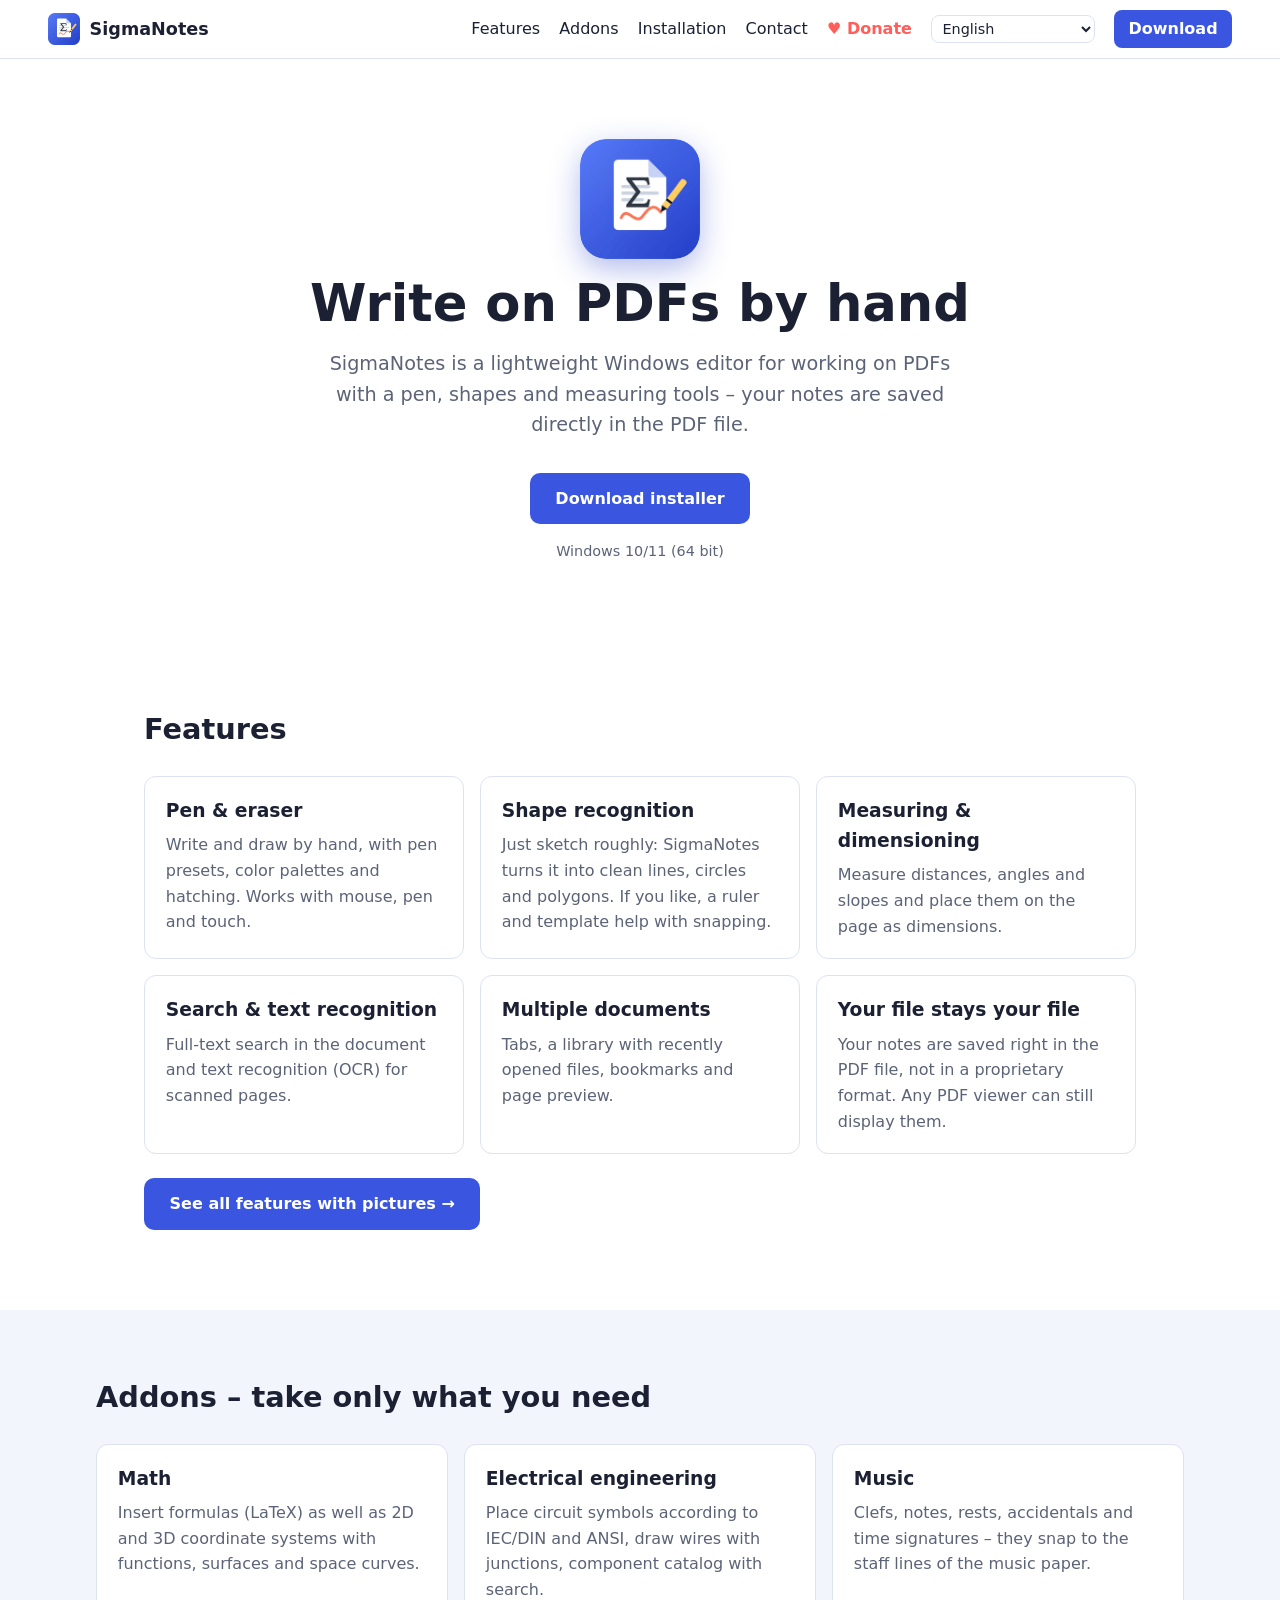
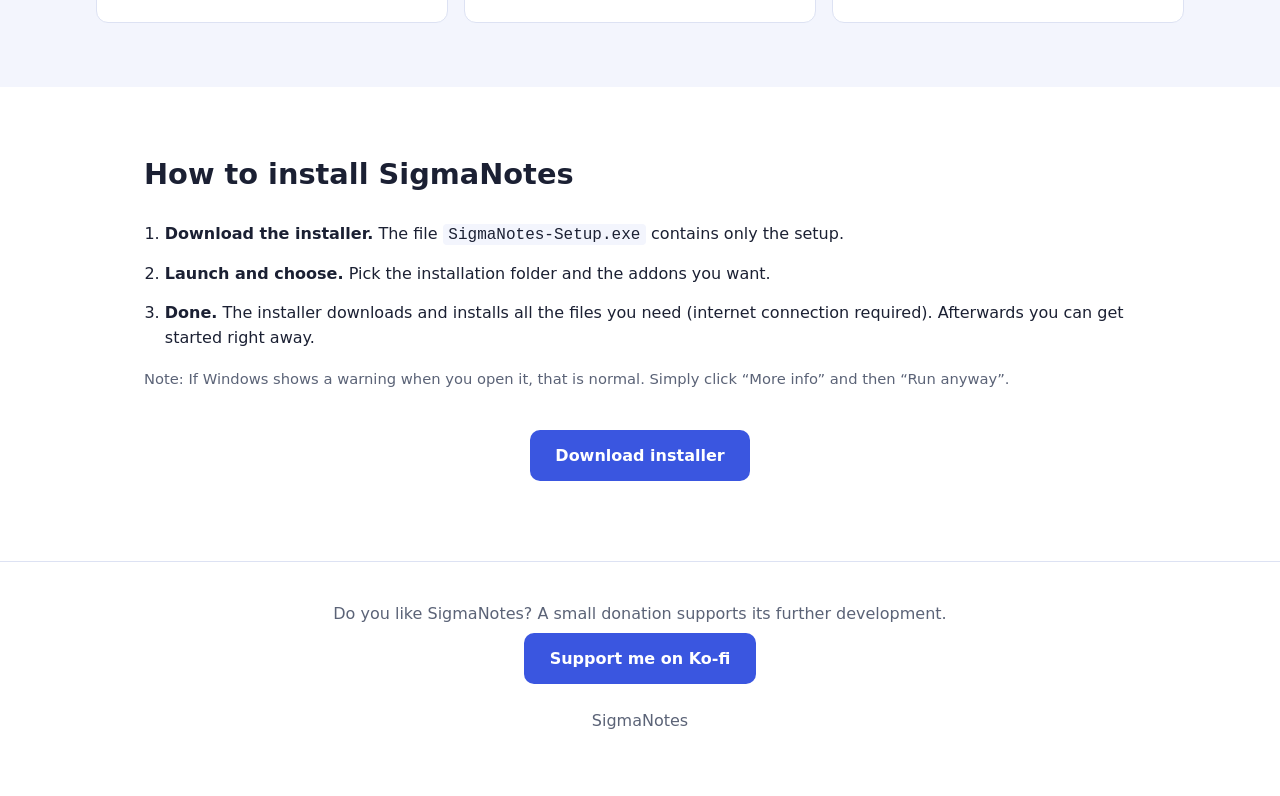
==== site/index.html @ 316e84ab "Website aktualisiert" ====
<!DOCTYPE html>
<html lang="de">
<head>
  <meta charset="utf-8">
  <meta name="viewport" content="width=device-width, initial-scale=1">
  <title data-i>SigmaNotes – PDFs handschriftlich annotieren</title>
  <meta name="description" data-i-content content="SigmaNotes: PDFs mit Stift, Formen, Messwerkzeugen und Addons für Mathe, Elektrotechnik und Musik beschriften. Download für Windows.">
  <link rel="icon" href="assets/logo.svg" type="image/svg+xml">
  <link rel="icon" href="favicon.ico" sizes="any">
  <link rel="stylesheet" href="style.css">
  <script src="i18n.js"></script>
  <script src="disclaimer.js" defer></script>
</head>
<body>
  <header class="nav">
    <a class="brand" href="#top"><img src="assets/logo.svg" alt="" width="32" height="32"> SigmaNotes</a>
    <nav>
      <a href="funktionen.html" data-i>Funktionen</a>
      <a href="addons.html" data-i>Addons</a>
      <a href="#installation" data-i>Installation</a>
      <a href="kontakt.html" data-i>Kontakt</a>
      <a class="kofi" href="https://ko-fi.com/H3A22B1FM8" target="_blank" rel="noopener noreferrer" title="Ko-fi" data-i>♥ Spenden</a>
      <a class="btn small" href="https://github.com/MisterMax50/SigmaNotes-Releases/releases/download/installer/SigmaNotes-Setup.exe" download data-i>Herunterladen</a>
    </nav>
  </header>

  <main id="top">
    <section class="hero">
      <img class="hero-logo" src="assets/logo.svg" alt="SigmaNotes Logo" width="120" height="120">
      <h1 data-i>PDFs mit der Hand beschriften</h1>
      <p class="lead" data-i>SigmaNotes ist ein schlanker Windows-Editor, um PDFs mit Stift, Formen und Messwerkzeugen zu bearbeiten – deine Notizen werden direkt in der PDF-Datei gespeichert.</p>
      <p>
        <a class="btn" href="https://github.com/MisterMax50/SigmaNotes-Releases/releases/download/installer/SigmaNotes-Setup.exe" download data-i>Installer herunterladen</a>
      </p>
      <p class="meta" data-i>Windows 10/11 (64&nbsp;Bit)</p>
    </section>

    <section id="funktionen">
      <h2 data-i>Funktionen</h2>
      <div class="grid">
        <article class="card"><h3 data-i>Stift &amp; Radierer</h3><p data-i>Handschriftlich schreiben und zeichnen, mit Stiftvorgaben, Farbpaletten und Schraffur. Funktioniert mit Maus, Stift und Touch.</p></article>
        <article class="card"><h3 data-i>Formen erkennen</h3><p data-i>Zeichne einfach grob: SigmaNotes macht daraus saubere Linien, Kreise und Vielecke. Auf Wunsch helfen Lineal und Schablone beim Einrasten.</p></article>
        <article class="card"><h3 data-i>Messen &amp; Bemaßen</h3><p data-i>Strecken, Winkel und Neigungen messen und als Bemaßung in die Seite setzen.</p></article>
        <article class="card"><h3 data-i>Suchen &amp; Texterkennung</h3><p data-i>Volltextsuche im Dokument und Texterkennung (OCR) für eingescannte Seiten.</p></article>
        <article class="card"><h3 data-i>Mehrere Dokumente</h3><p data-i>Tabs, Bibliothek mit zuletzt geöffneten Dateien, Lesezeichen und Seitenvorschau.</p></article>
        <article class="card"><h3 data-i>Deine Datei bleibt deine Datei</h3><p data-i>Deine Notizen werden direkt in der PDF-Datei gespeichert, nicht in einem eigenen Format. Jeder PDF-Betrachter kann sie weiter anzeigen.</p></article>
      </div>
      <p class="more"><a class="btn" href="funktionen.html" data-i>Alle Funktionen mit Bildern ansehen →</a></p>
    </section>

    <section id="addons" class="alt">
      <h2 data-i>Addons – nimm nur, was du brauchst</h2>
      <div class="grid three">
        <article class="card"><h3 data-i>Mathe</h3><p data-i>Formeln (LaTeX) einfügen sowie 2D- und 3D-Koordinatensysteme mit Funktionen, Flächen und Raumkurven.</p></article>
        <article class="card"><h3 data-i>Elektrotechnik</h3><p data-i>Schaltzeichen nach IEC/DIN und ANSI setzen, Leitungen mit Knotenpunkten ziehen, Bauteil-Katalog mit Suche.</p></article>
        <article class="card"><h3 data-i>Musik</h3><p data-i>Notenschlüssel, Noten, Pausen, Vorzeichen und Taktarten – rasten auf den Notenlinien des Notenpapiers ein.</p></article>
      </div>
    </section>

    <section id="installation">
      <h2 data-i>So installierst du SigmaNotes</h2>
      <ol class="steps">
        <li data-i><strong>Installer herunterladen.</strong> Die Datei <code>SigmaNotes-Setup.exe</code> enthält nur die Einrichtung.</li>
        <li data-i><strong>Starten und auswählen.</strong> Installationsordner und gewünschte Addons festlegen.</li>
        <li data-i><strong>Fertig.</strong> Der Installer lädt alle benötigten Dateien herunter und installiert sie (Internetverbindung nötig). Danach kannst du sofort loslegen.</li>
      </ol>
      <p class="note" data-i>Hinweis: Zeigt Windows beim Öffnen eine Warnung, ist das normal. Klicke einfach auf „Weitere Informationen“ und dann auf „Trotzdem ausführen“.</p>
      <p class="cta"><a class="btn" href="https://github.com/MisterMax50/SigmaNotes-Releases/releases/download/installer/SigmaNotes-Setup.exe" download data-i>Installer herunterladen</a></p>
    </section>
  </main>

  <footer>
    <div class="donate">
      <p data-i>Gefällt dir SigmaNotes? Mit einer kleinen Spende unterstützt du die Weiterentwicklung.</p>
      <p><a class="btn" href="https://ko-fi.com/H3A22B1FM8" target="_blank" rel="noopener noreferrer" data-i>Auf Ko-fi unterstützen</a></p>
    </div>
    <p>SigmaNotes</p>
  </footer>
</body>
</html>
---- site/style.css ----
:root {
  --bg: #ffffff; --bg-alt: #f3f5fd; --text: #1b2033; --muted: #5b6377; --card: #ffffff;
  --border: #dde2f3; --accent: #3a56e0; --accent-hover: #2540c9; --on-accent: #ffffff;
}
@media (prefers-color-scheme: dark) {
  :root {
    --bg: #12151f; --bg-alt: #181c2a; --text: #e8ebf6; --muted: #9aa3bd; --card: #1c2133;
    --border: #2b324b; --accent: #6f89ff; --accent-hover: #8aa0ff; --on-accent: #0d1226;
  }
}
* { box-sizing: border-box; }
html { scroll-behavior: smooth; scroll-padding-top: 4.5rem; }
body { margin: 0; font: 16px/1.6 system-ui, "Segoe UI", sans-serif; background: var(--bg); color: var(--text); }
a { color: var(--accent); }
code, pre { font-family: Consolas, "Cascadia Mono", monospace; }
code { background: var(--bg-alt); padding: .1em .35em; border-radius: 4px; }
pre { background: var(--bg-alt); border: 1px solid var(--border); border-radius: 8px; padding: .9rem 1rem; overflow-x: auto; }
pre code { background: none; padding: 0; }

.nav { position: sticky; top: 0; z-index: 10; display: flex; justify-content: space-between; align-items: center;
  padding: .6rem clamp(1rem, 5vw, 3rem); background: color-mix(in srgb, var(--bg) 90%, transparent);
  backdrop-filter: blur(8px); border-bottom: 1px solid var(--border); }
.nav nav { display: flex; gap: 1.2rem; align-items: center; }
.nav nav a:not(.btn) { color: var(--text); text-decoration: none; }
.nav nav a:not(.btn):hover { color: var(--accent); }
.brand { display: flex; gap: .6rem; align-items: center; font-weight: 700; font-size: 1.1rem; color: var(--text); text-decoration: none; }

.btn { display: inline-block; background: var(--accent); color: var(--on-accent); text-decoration: none; font-weight: 600;
  padding: .8rem 1.6rem; border-radius: 10px; transition: background .15s, transform .15s; }
.btn:hover { background: var(--accent-hover); transform: translateY(-1px); }
.btn.small { padding: .4rem .9rem; border-radius: 8px; }

section { padding: 4rem clamp(1rem, 5vw, 3rem); max-width: 68rem; margin: 0 auto; }
section.alt { max-width: none; background: var(--bg-alt); }
section.alt > * { max-width: 68rem; margin-left: auto; margin-right: auto; }
h1 { font-size: clamp(2rem, 5vw, 3.2rem); line-height: 1.15; margin: .5rem 0; }
h2 { font-size: 1.8rem; margin: 0 0 1.5rem; }
h3 { margin: 0 0 .4rem; }

.hero { text-align: center; padding-top: 5rem; }
.hero-logo { border-radius: 26px; box-shadow: 0 10px 30px rgba(37, 64, 201, .35); }
.lead { font-size: 1.2rem; color: var(--muted); max-width: 40rem; margin: 1rem auto 2rem; }
.meta { color: var(--muted); font-size: .9rem; }
.sub { color: var(--muted); margin-top: -1rem; margin-bottom: 1.5rem; }

.grid { display: grid; gap: 1rem; grid-template-columns: repeat(auto-fit, minmax(17rem, 1fr)); }
.card { background: var(--card); border: 1px solid var(--border); border-radius: 12px; padding: 1.2rem 1.3rem; }
.card p { margin: 0; color: var(--muted); }

.steps { padding-left: 1.3rem; }
.steps li { margin-bottom: .8rem; }
.note { color: var(--muted); font-size: .92rem; }
details { margin: 1.5rem 0; }
summary { cursor: pointer; font-weight: 600; }
.cta { text-align: center; margin-top: 2.5rem; }

footer { text-align: center; color: var(--muted); padding: 2rem 1rem 3rem; border-top: 1px solid var(--border); }

.nav nav a.active { color: var(--accent); font-weight: 600; }
.more { margin-top: 1.5rem; }

/* Unterseite Funktionen */
.page-head { text-align: center; padding-bottom: 2rem; }
.toc { display: flex; flex-wrap: wrap; gap: .5rem; justify-content: center; margin-top: 1.5rem; }
.toc a { border: 1px solid var(--border); background: var(--card); border-radius: 999px; padding: .3rem .9rem; text-decoration: none; color: var(--text); font-size: .92rem; }
.toc a:hover { border-color: var(--accent); color: var(--accent); }
.feature { display: grid; grid-template-columns: 1fr 1fr; gap: 2.5rem; align-items: center; max-width: none; }
.feature > * { max-width: 32rem; width: 100%; }
.feature .text { justify-self: end; }
.feature figure { justify-self: start; margin: 0; }
.feature.flip .text { order: 2; justify-self: start; }
.feature.flip figure { order: 1; justify-self: end; }
.feature.alt { background: var(--bg-alt); }
.feature h2 { margin-bottom: .6rem; }
.feature ul { padding-left: 1.2rem; }
.feature li { margin-bottom: .45rem; }
figure svg { width: 100%; height: auto; border-radius: 12px; border: 1px solid var(--border); background: var(--card); display: block; }
figcaption { color: var(--muted); font-size: .88rem; text-align: center; margin-top: .5rem; }
/* Farben der Illustrationen */
svg .win { fill: var(--bg-alt); stroke: var(--border); }
svg .page { fill: #fff; stroke: #c9cfe3; }
svg .ln { fill: #cbd5e1; }
svg .ink { fill: none; stroke: #1d3fd6; stroke-width: 3; stroke-linecap: round; }
svg .tab { fill: var(--card); stroke: var(--border); }
svg .tab.on { fill: var(--accent); stroke: var(--accent); }
svg .tab.on + .t { fill: var(--on-accent); }
svg .side { fill: var(--card); stroke: var(--border); }
svg .fold { fill: #cbd5e1; }
svg .t { font: 11px system-ui, "Segoe UI", sans-serif; fill: #333; }
svg .t.big { font-size: 14px; font-weight: 600; fill: var(--accent); }
@media (prefers-color-scheme: dark) { svg .t { fill: #333; } svg .win .t, svg .tab + .t { fill: var(--text); } }
.cta-band { text-align: center; }

@media (max-width: 800px) {
  .feature { grid-template-columns: 1fr; gap: 1.5rem; }
  .feature .text, .feature figure, .feature.flip .text, .feature.flip figure { justify-self: center; order: 0; }
  .feature figure { order: 2; }
}
@media (max-width: 560px) { .nav nav a:not(.btn) { display: none; } }

/* Sprachwahl */
.nav nav select.lang { font: inherit; font-size: .9rem; color: var(--text); background: transparent; border: 1px solid var(--border); border-radius: 8px; padding: .25rem .4rem; max-width: 11rem; cursor: pointer; }
html.i18n-wait body { opacity: 0; }
.brand { white-space: nowrap; }

/* Spenden */
.donate { margin-bottom: 1.5rem; }
.donate p { margin: .4rem 0; }

/* Ko-fi-Link in der Leiste (auch auf schmalen Bildschirmen sichtbar) */
.nav nav a.kofi { display: inline; color: #ff5e5b; font-weight: 600; }

/* Hinweisfenster vor dem Download */
.disclaimer-actions .btn.secondary { background: transparent; color: var(--text); border-color: var(--border); }
.disclaimer-actions .btn.secondary:hover { background: var(--bg-alt); }
dialog.disclaimer { max-width: 30rem; width: calc(100% - 2rem); padding: 1.5rem; border: 1px solid var(--border); border-radius: 12px; background: var(--card); color: var(--text); }
dialog.disclaimer::backdrop { background: rgba(10, 14, 28, .6); }
dialog.disclaimer h2 { margin: 0 0 .75rem; font-size: 1.25rem; }
dialog.disclaimer p { margin: 0 0 .75rem; }
.disclaimer-actions { display: flex; justify-content: flex-end; gap: .75rem; margin-top: 1.25rem; }
.disclaimer-actions .btn { border: 1px solid transparent; cursor: pointer; font: inherit; font-weight: 600; }
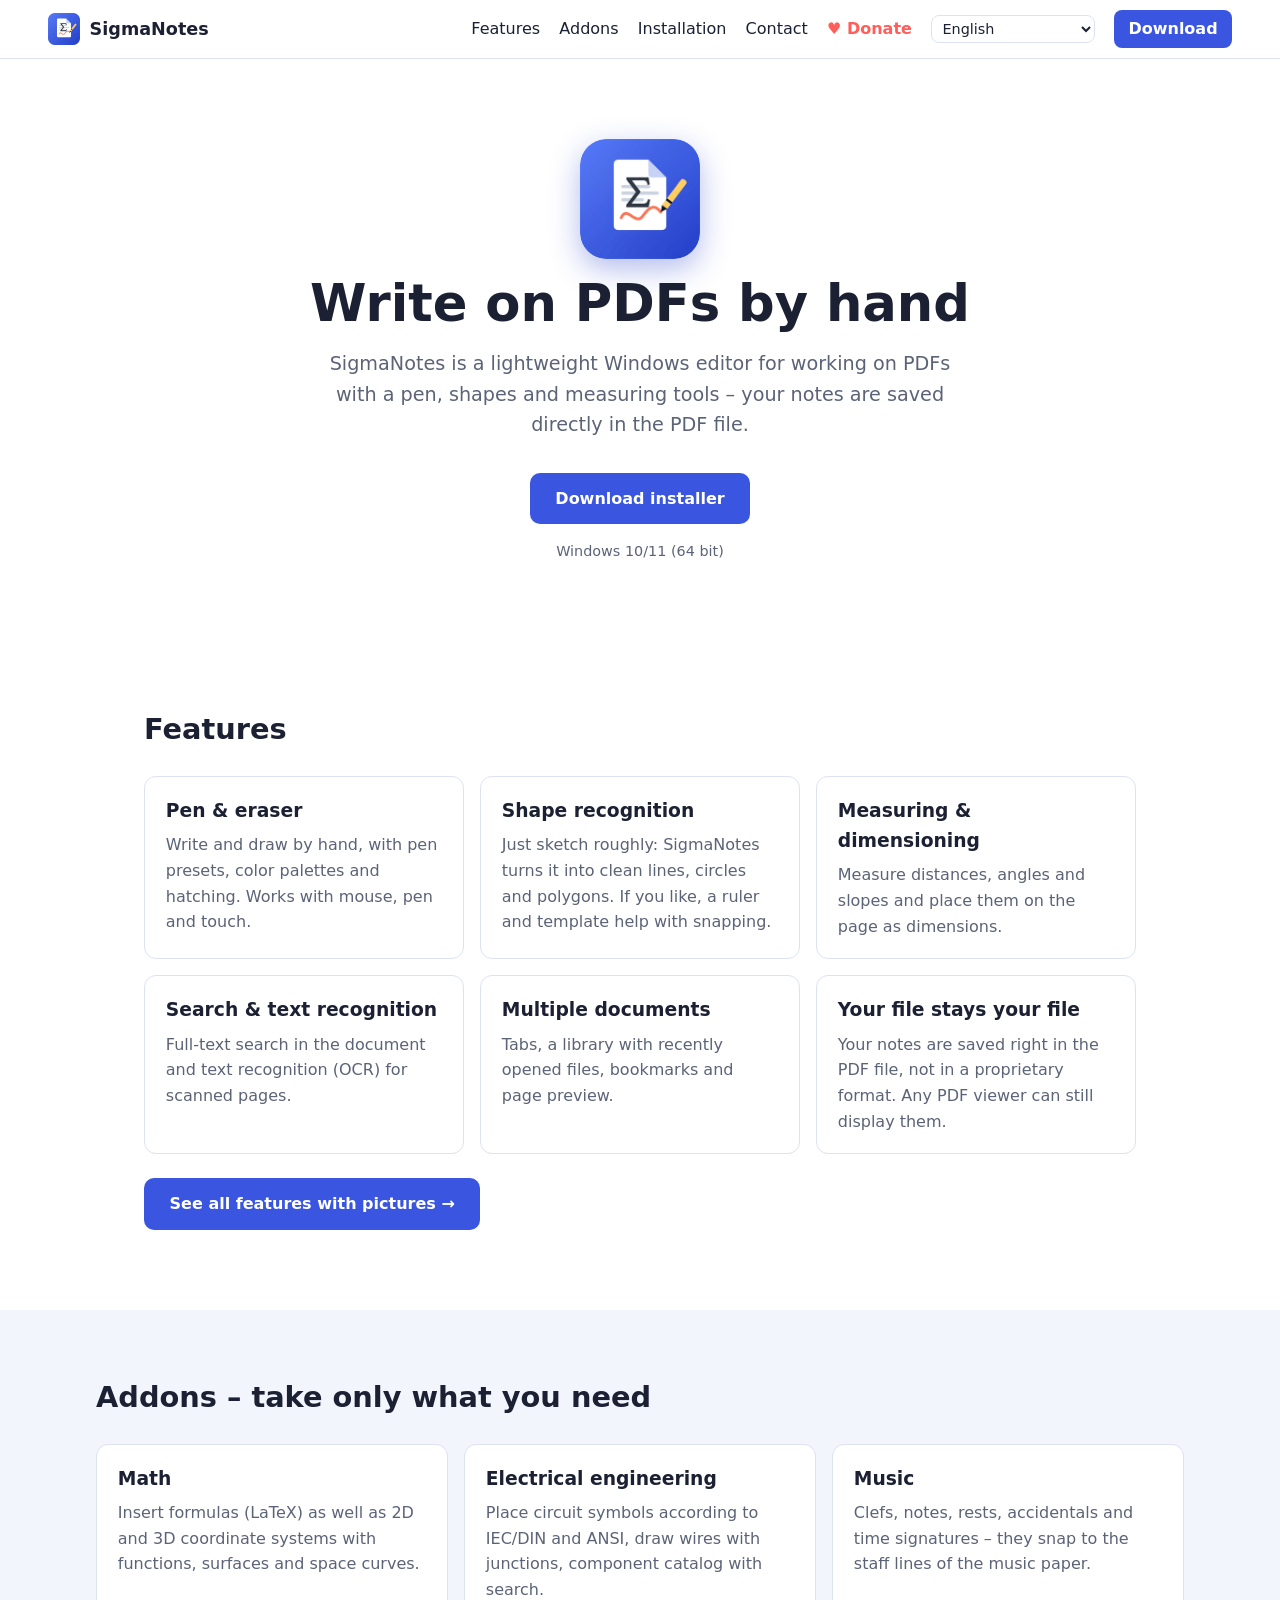
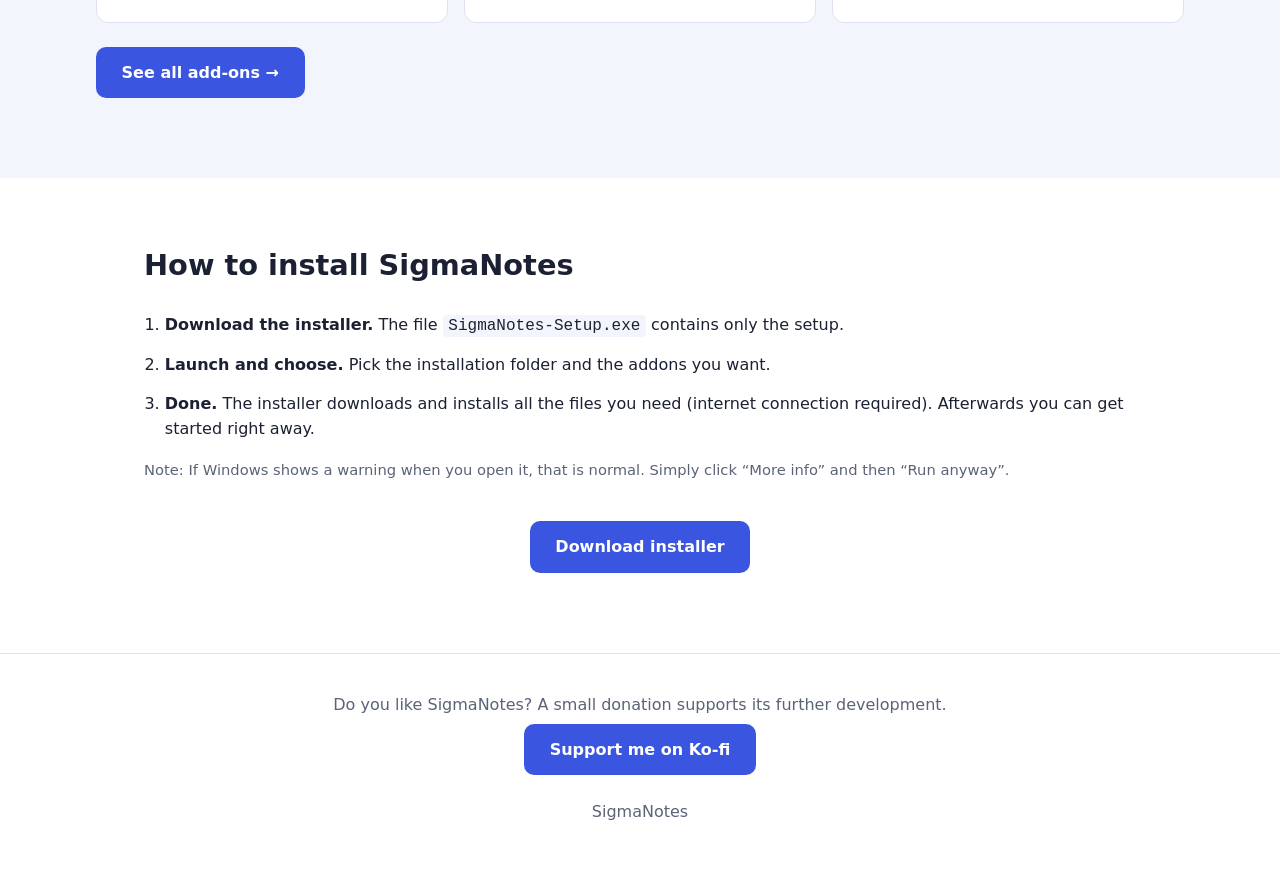
==== commit fdd659fc: "Website aktualisiert" ====
--- a/site/index.html
+++ b/site/index.html
@@ -55,6 +55,7 @@
         <article class="card"><h3 data-i>Elektrotechnik</h3><p data-i>Schaltzeichen nach IEC/DIN und ANSI setzen, Leitungen mit Knotenpunkten ziehen, Bauteil-Katalog mit Suche.</p></article>
         <article class="card"><h3 data-i>Musik</h3><p data-i>Notenschlüssel, Noten, Pausen, Vorzeichen und Taktarten – rasten auf den Notenlinien des Notenpapiers ein.</p></article>
       </div>
+      <p class="more"><a class="btn" href="addons.html" data-i>Alle Addons ansehen →</a></p>
     </section>
 
     <section id="installation">
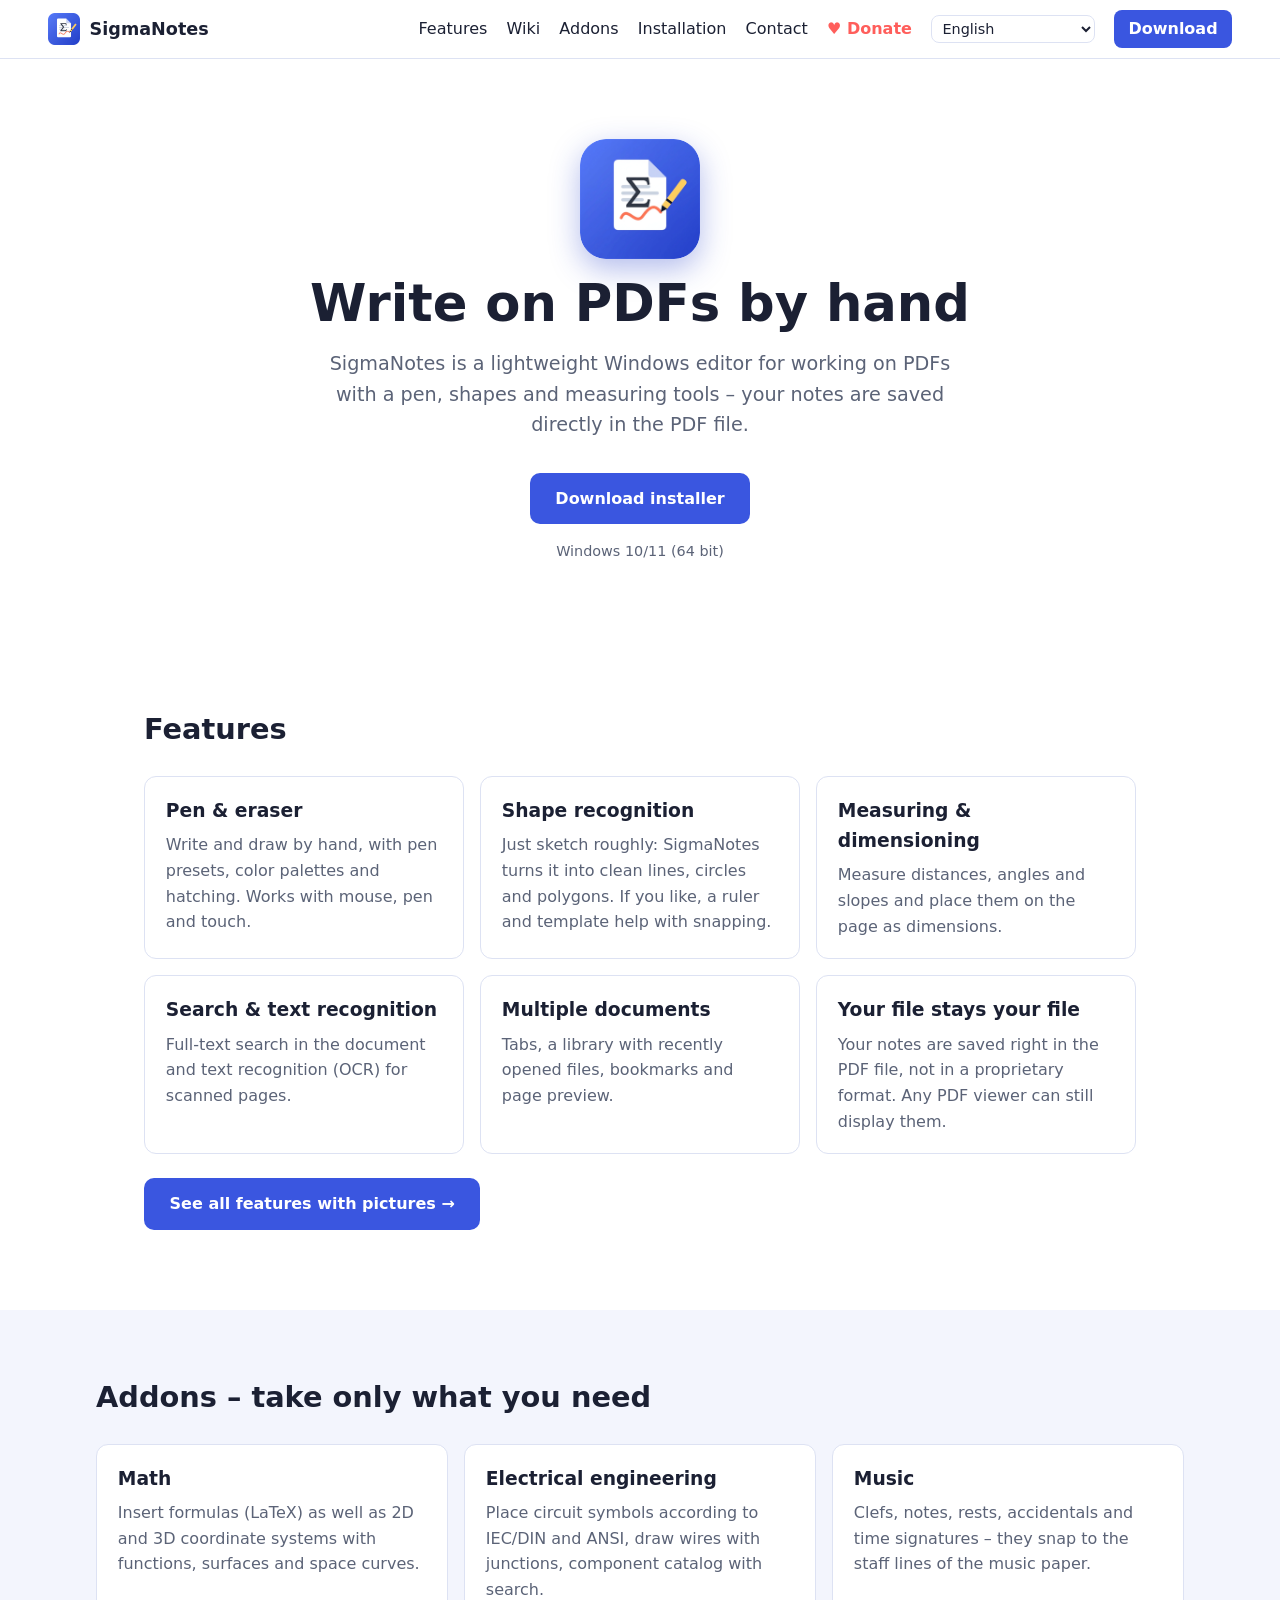
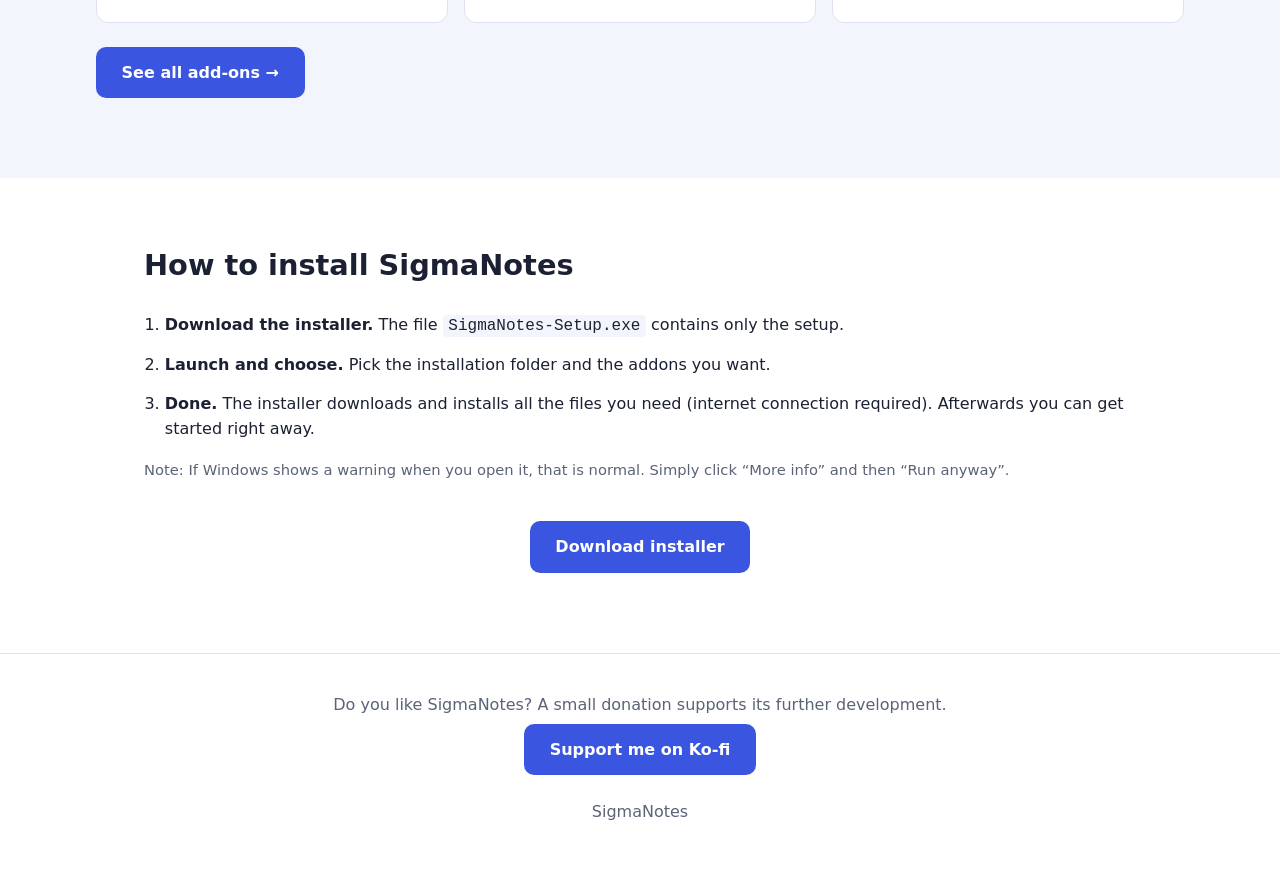
==== commit 26fa7185: "Website aktualisiert" ====
--- a/site/index.html
+++ b/site/index.html
@@ -16,6 +16,7 @@
     <a class="brand" href="#top"><img src="assets/logo.svg" alt="" width="32" height="32"> SigmaNotes</a>
     <nav>
       <a href="funktionen.html" data-i>Funktionen</a>
+      <a href="wiki.html" data-i>Wiki</a>
       <a href="addons.html" data-i>Addons</a>
       <a href="#installation" data-i>Installation</a>
       <a href="kontakt.html" data-i>Kontakt</a>
--- a/site/style.css
+++ b/site/style.css
@@ -119,3 +119,16 @@
 dialog.disclaimer p { margin: 0 0 .75rem; }
 .disclaimer-actions { display: flex; justify-content: flex-end; gap: .75rem; margin-top: 1.25rem; }
 .disclaimer-actions .btn { border: 1px solid transparent; cursor: pointer; font: inherit; font-weight: 600; }
+
+/* Wiki */
+.wiki { display: grid; grid-template-columns: 15rem 1fr; gap: 2rem; max-width: 68rem; margin: 0 auto; padding: 0 clamp(1rem, 5vw, 3rem) 3rem; }
+.wiki-toc { position: sticky; top: 4.5rem; align-self: start; display: flex; flex-direction: column; gap: .15rem; max-height: calc(100vh - 6rem); overflow-y: auto; }
+.wiki-toc strong { margin-bottom: .4rem; }
+.wiki-toc a { color: var(--text); text-decoration: none; padding: .25rem .6rem; border-radius: 6px; font-size: .94rem; }
+.wiki-toc a:hover { background: var(--bg-alt); color: var(--accent); }
+.wiki-body section { padding: 0 0 2.2rem; max-width: none; }
+.wiki-body h2 { font-size: 1.5rem; margin-bottom: .6rem; padding-bottom: .3rem; border-bottom: 1px solid var(--border); }
+.wiki-body h3 { margin-top: 1.1rem; font-size: 1.05rem; }
+.wiki-body li { margin-bottom: .4rem; }
+kbd { font: .85em Consolas, "Cascadia Mono", monospace; background: var(--bg-alt); border: 1px solid var(--border); border-bottom-width: 2px; border-radius: 4px; padding: .05em .4em; }
+@media (max-width: 800px) { .wiki { grid-template-columns: 1fr; } .wiki-toc { position: static; max-height: none; flex-direction: row; flex-wrap: wrap; gap: .4rem; } .wiki-toc strong { width: 100%; } }
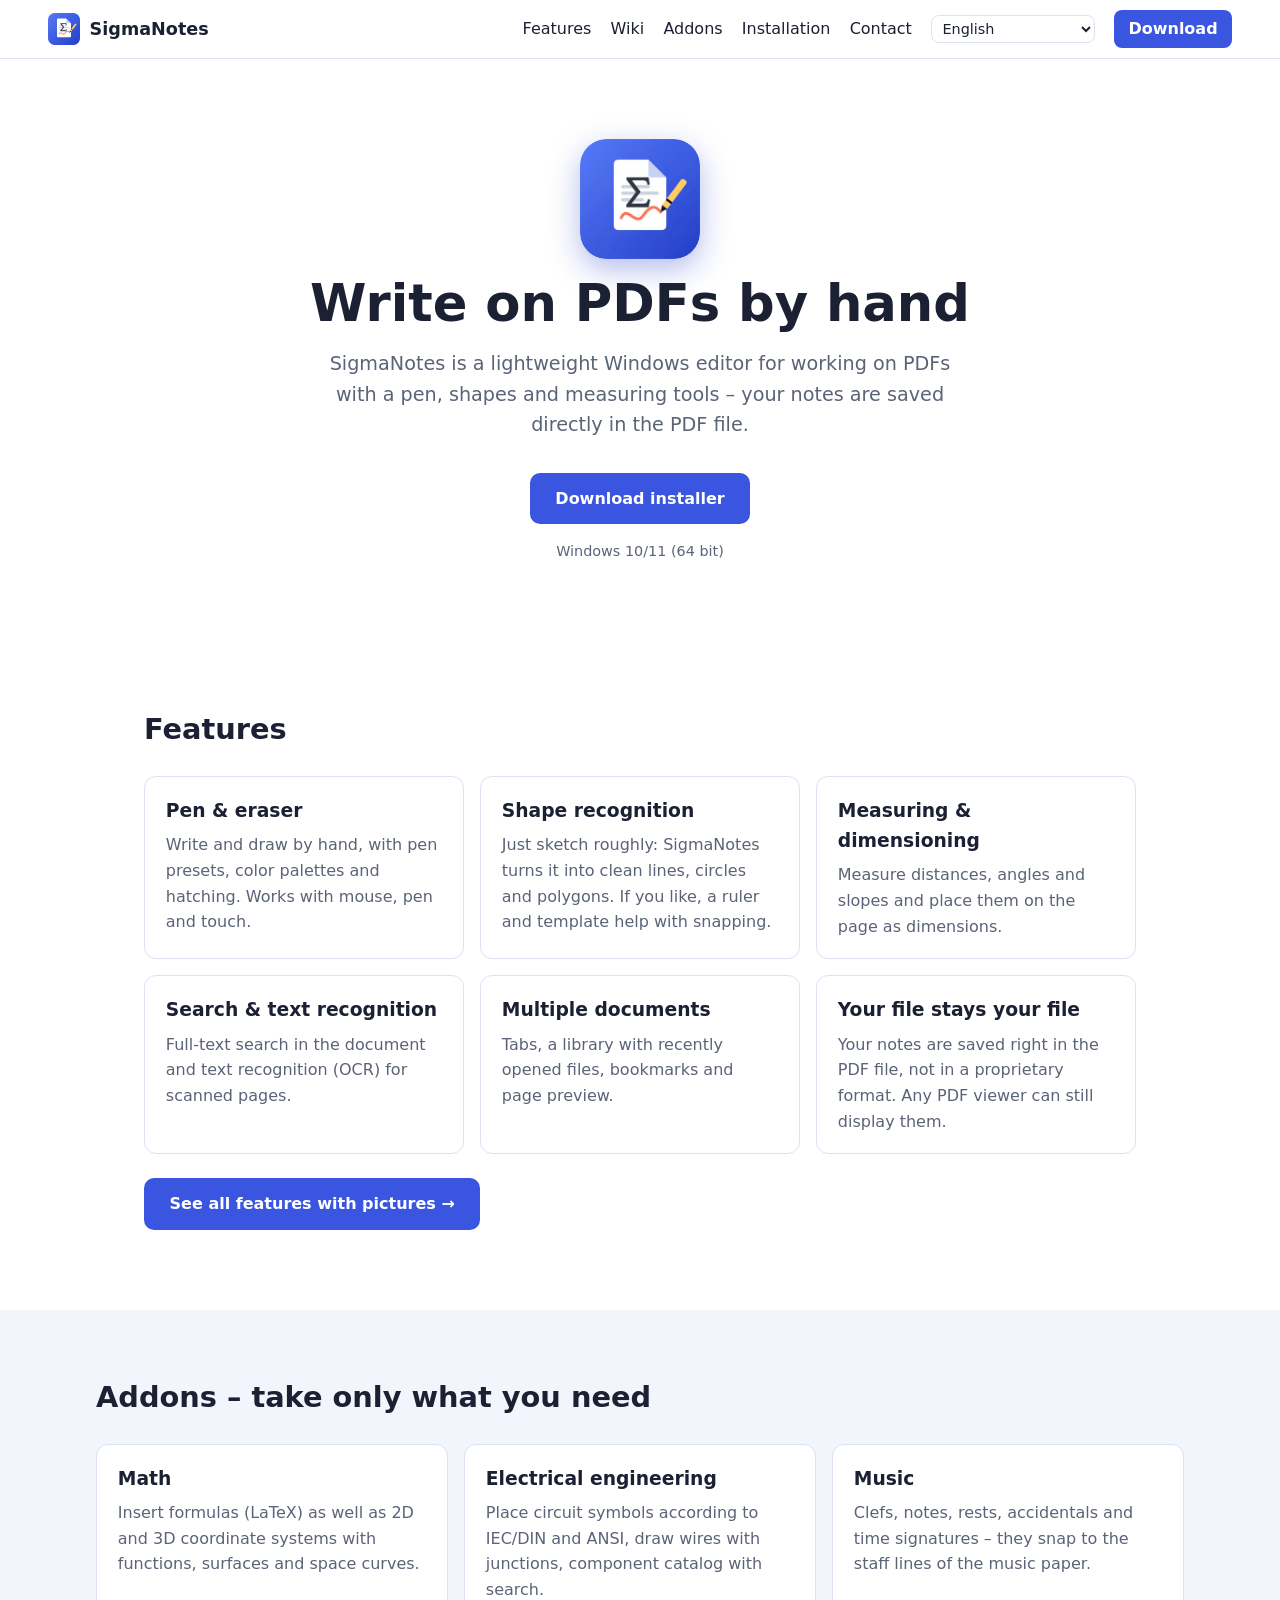
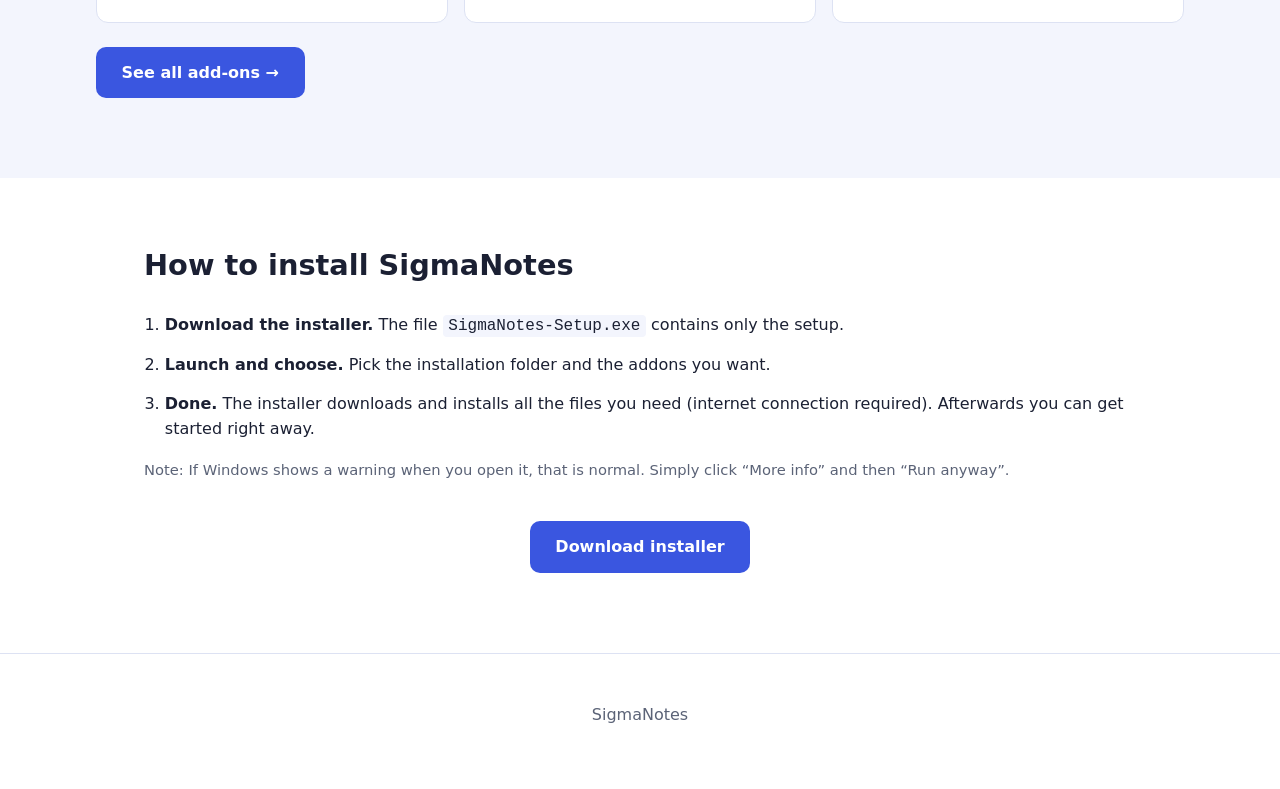
==== commit 3ad033ee: "Website aktualisiert" ====
--- a/site/index.html
+++ b/site/index.html
@@ -7,7 +7,7 @@
   <meta name="description" data-i-content content="SigmaNotes: PDFs mit Stift, Formen, Messwerkzeugen und Addons für Mathe, Elektrotechnik und Musik beschriften. Download für Windows.">
   <link rel="icon" href="assets/logo.svg" type="image/svg+xml">
   <link rel="icon" href="favicon.ico" sizes="any">
-  <link rel="stylesheet" href="style.css">
+  <link rel="stylesheet" href="style.css?v=3">
   <script src="i18n.js"></script>
   <script src="disclaimer.js" defer></script>
 </head>
--- a/site/style.css
+++ b/site/style.css
@@ -110,6 +110,9 @@
 /* Ko-fi-Link in der Leiste (auch auf schmalen Bildschirmen sichtbar) */
 .nav nav a.kofi { display: inline; color: #ff5e5b; font-weight: 600; }
 
+/* Spenden vorerst ausgeblendet (zum Wiedereinblenden diese Regel entfernen) */
+.nav nav a.kofi, .donate { display: none !important; }
+
 /* Hinweisfenster vor dem Download */
 .disclaimer-actions .btn.secondary { background: transparent; color: var(--text); border-color: var(--border); }
 .disclaimer-actions .btn.secondary:hover { background: var(--bg-alt); }
@@ -121,14 +124,21 @@
 .disclaimer-actions .btn { border: 1px solid transparent; cursor: pointer; font: inherit; font-weight: 600; }
 
 /* Wiki */
-.wiki { display: grid; grid-template-columns: 15rem 1fr; gap: 2rem; max-width: 68rem; margin: 0 auto; padding: 0 clamp(1rem, 5vw, 3rem) 3rem; }
-.wiki-toc { position: sticky; top: 4.5rem; align-self: start; display: flex; flex-direction: column; gap: .15rem; max-height: calc(100vh - 6rem); overflow-y: auto; }
-.wiki-toc strong { margin-bottom: .4rem; }
-.wiki-toc a { color: var(--text); text-decoration: none; padding: .25rem .6rem; border-radius: 6px; font-size: .94rem; }
-.wiki-toc a:hover { background: var(--bg-alt); color: var(--accent); }
+.wiki { display: grid; grid-template-columns: 16rem 1fr; gap: 2.5rem; max-width: 68rem; margin: 0 auto; padding: 0 clamp(1rem, 5vw, 3rem) 3rem; }
+.wiki-toc { position: sticky; top: 4.5rem; align-self: start; display: flex; flex-direction: column; gap: .1rem; max-height: calc(100vh - 6rem); overflow-y: auto;
+  background: var(--card); border: 1px solid var(--border); border-radius: 12px; padding: .9rem .7rem; }
+.wiki-toc strong { margin: 0 .6rem .5rem; font-size: .8rem; letter-spacing: .06em; text-transform: uppercase; color: var(--muted); }
+.wiki-toc a { color: var(--text); text-decoration: none; padding: .3rem .6rem; border-radius: 6px; font-size: .93rem; border-left: 3px solid transparent; }
+.wiki-toc a:hover { background: var(--bg-alt); color: var(--accent); border-left-color: var(--accent); }
 .wiki-body section { padding: 0 0 2.2rem; max-width: none; }
 .wiki-body h2 { font-size: 1.5rem; margin-bottom: .6rem; padding-bottom: .3rem; border-bottom: 1px solid var(--border); }
 .wiki-body h3 { margin-top: 1.1rem; font-size: 1.05rem; }
 .wiki-body li { margin-bottom: .4rem; }
 kbd { font: .85em Consolas, "Cascadia Mono", monospace; background: var(--bg-alt); border: 1px solid var(--border); border-bottom-width: 2px; border-radius: 4px; padding: .05em .4em; }
-@media (max-width: 800px) { .wiki { grid-template-columns: 1fr; } .wiki-toc { position: static; max-height: none; flex-direction: row; flex-wrap: wrap; gap: .4rem; } .wiki-toc strong { width: 100%; } }
+@media (max-width: 800px) {
+  .wiki { grid-template-columns: 1fr; gap: 1.5rem; }
+  .wiki-toc { position: static; max-height: none; flex-direction: row; flex-wrap: wrap; justify-content: center; gap: .5rem; background: none; border: 0; padding: 0; }
+  .wiki-toc strong { width: 100%; text-align: center; margin: 0; }
+  .wiki-toc a { border: 1px solid var(--border); background: var(--card); border-radius: 999px; padding: .3rem .9rem; font-size: .92rem; }
+  .wiki-toc a:hover { border-color: var(--accent); }
+}
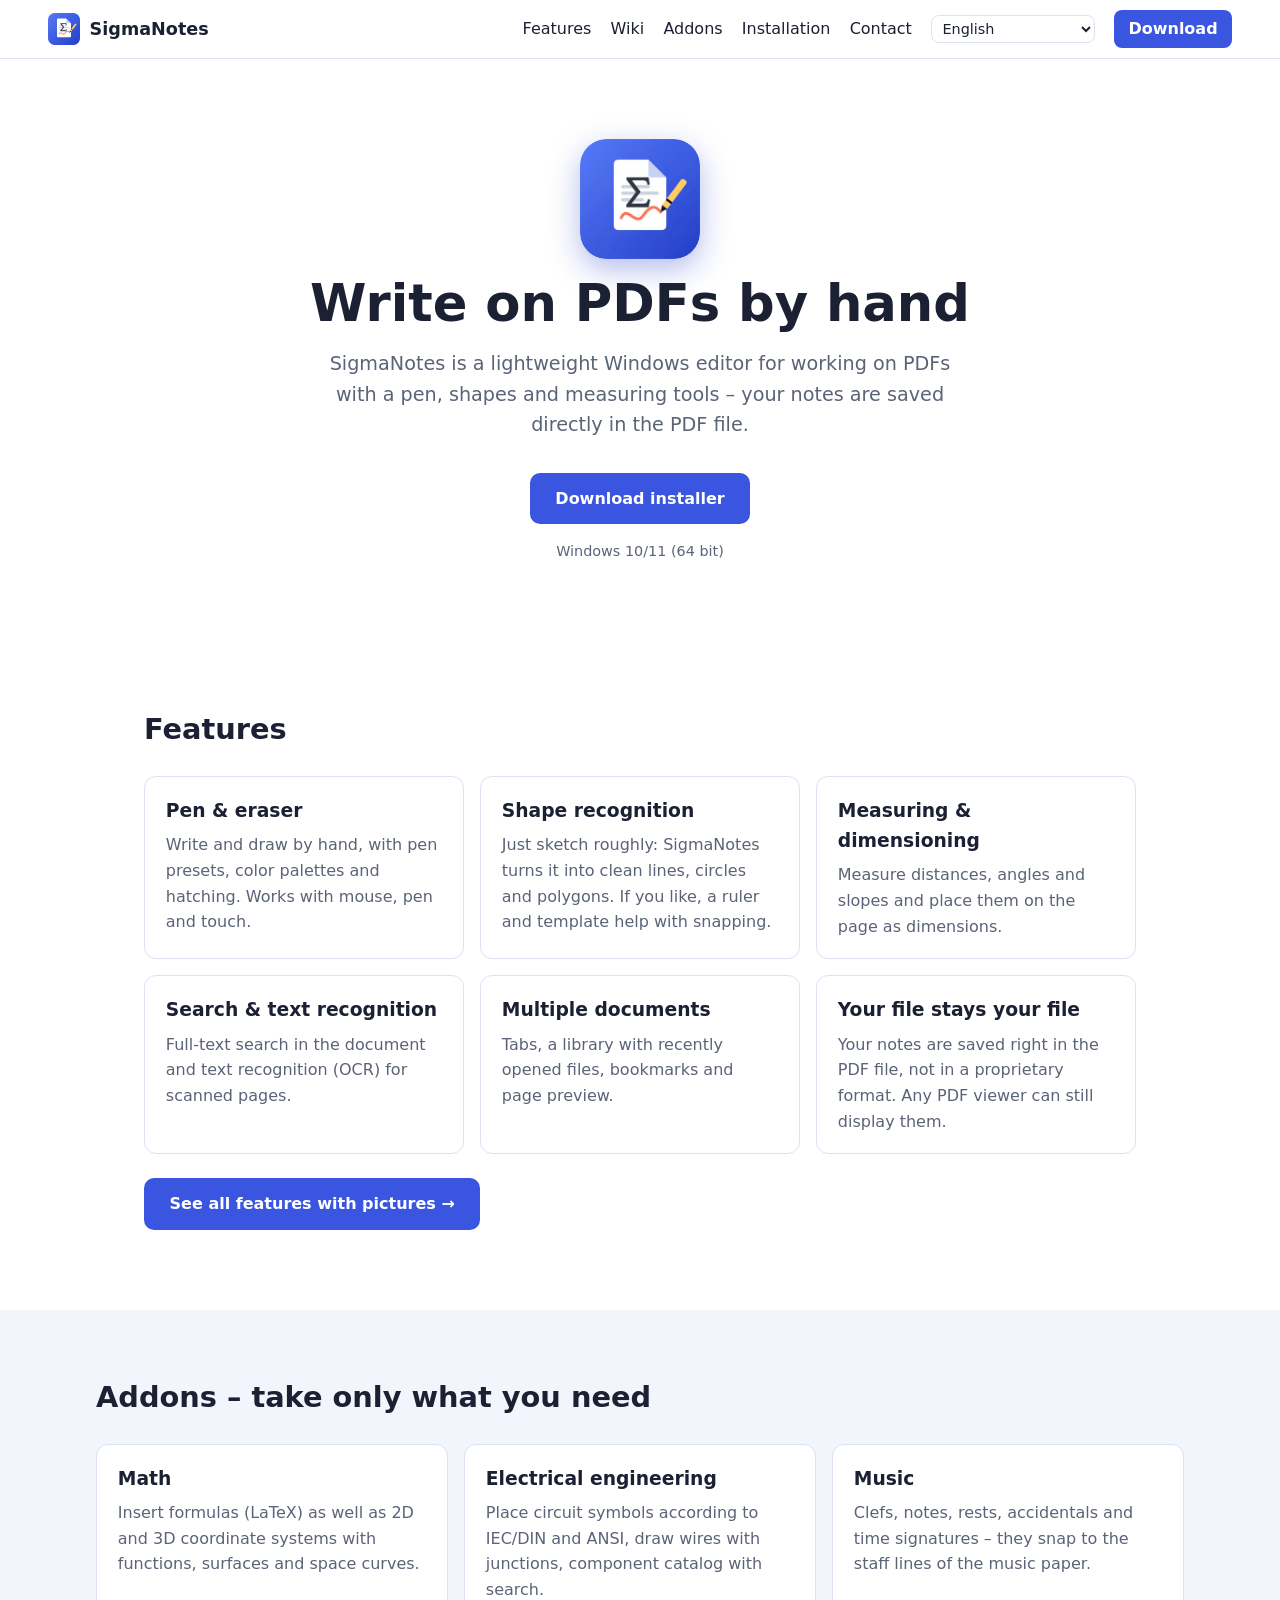
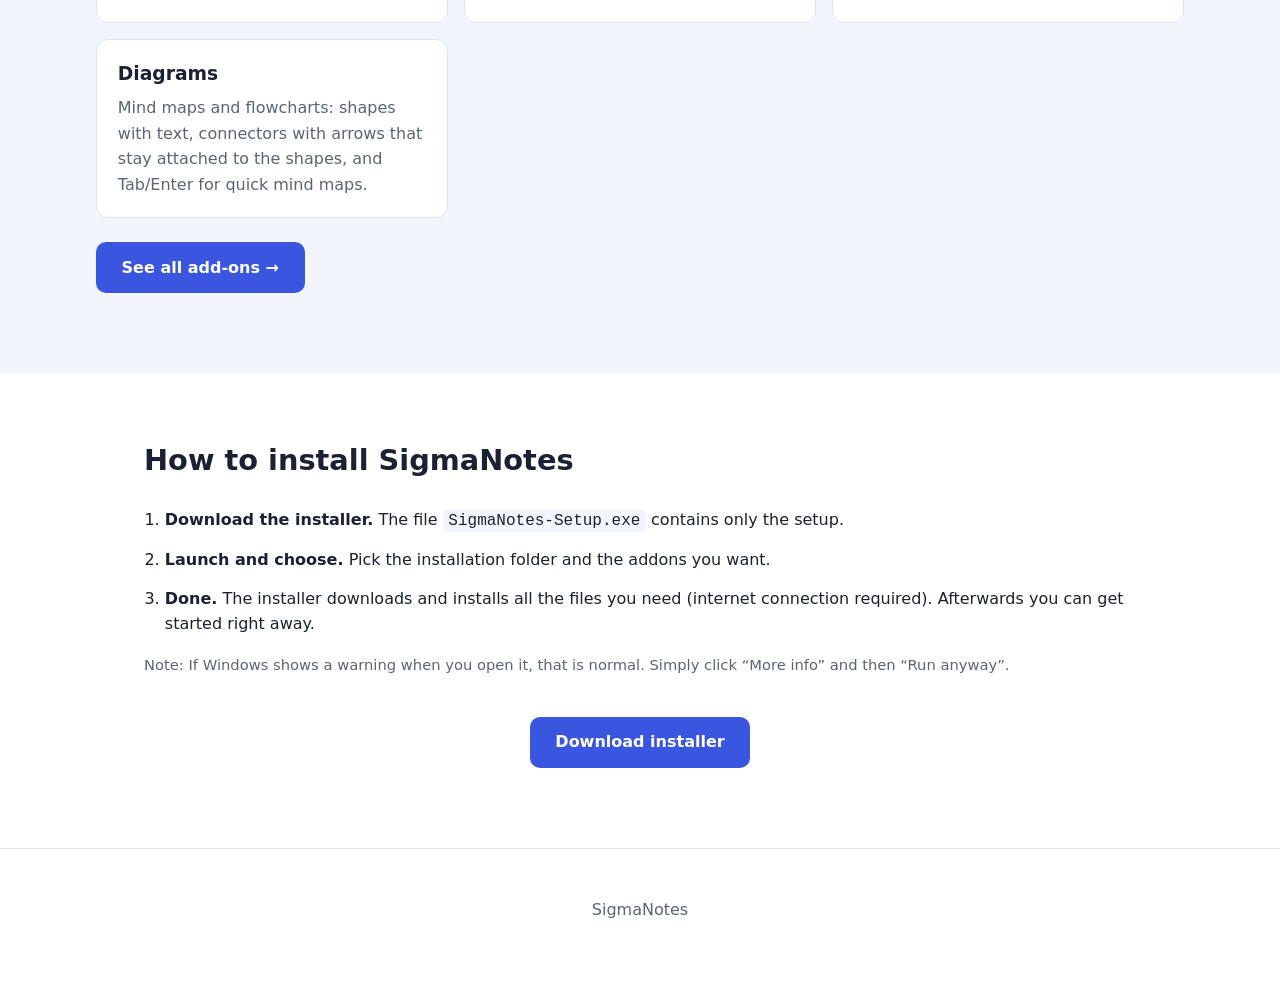
==== commit 8132ec3f: "Website aktualisiert" ====
--- a/site/index.html
+++ b/site/index.html
@@ -4,7 +4,7 @@
   <meta charset="utf-8">
   <meta name="viewport" content="width=device-width, initial-scale=1">
   <title data-i>SigmaNotes – PDFs handschriftlich annotieren</title>
-  <meta name="description" data-i-content content="SigmaNotes: PDFs mit Stift, Formen, Messwerkzeugen und Addons für Mathe, Elektrotechnik und Musik beschriften. Download für Windows.">
+  <meta name="description" data-i-content content="SigmaNotes: PDFs mit Stift, Formen, Messwerkzeugen und Addons für Mathe, Elektrotechnik, Musik und Diagramme beschriften. Download für Windows.">
   <link rel="icon" href="assets/logo.svg" type="image/svg+xml">
   <link rel="icon" href="favicon.ico" sizes="any">
   <link rel="stylesheet" href="style.css?v=3">
@@ -55,6 +55,7 @@
         <article class="card"><h3 data-i>Mathe</h3><p data-i>Formeln (LaTeX) einfügen sowie 2D- und 3D-Koordinatensysteme mit Funktionen, Flächen und Raumkurven.</p></article>
         <article class="card"><h3 data-i>Elektrotechnik</h3><p data-i>Schaltzeichen nach IEC/DIN und ANSI setzen, Leitungen mit Knotenpunkten ziehen, Bauteil-Katalog mit Suche.</p></article>
         <article class="card"><h3 data-i>Musik</h3><p data-i>Notenschlüssel, Noten, Pausen, Vorzeichen und Taktarten – rasten auf den Notenlinien des Notenpapiers ein.</p></article>
+        <article class="card"><h3 data-i>Diagramme</h3><p data-i>Mindmaps und Flussdiagramme: Formen mit Text, Verbinder mit Pfeilen, die an den Formen hängen bleiben, und Tab/Enter für schnelle Mindmaps.</p></article>
       </div>
       <p class="more"><a class="btn" href="addons.html" data-i>Alle Addons ansehen →</a></p>
     </section>
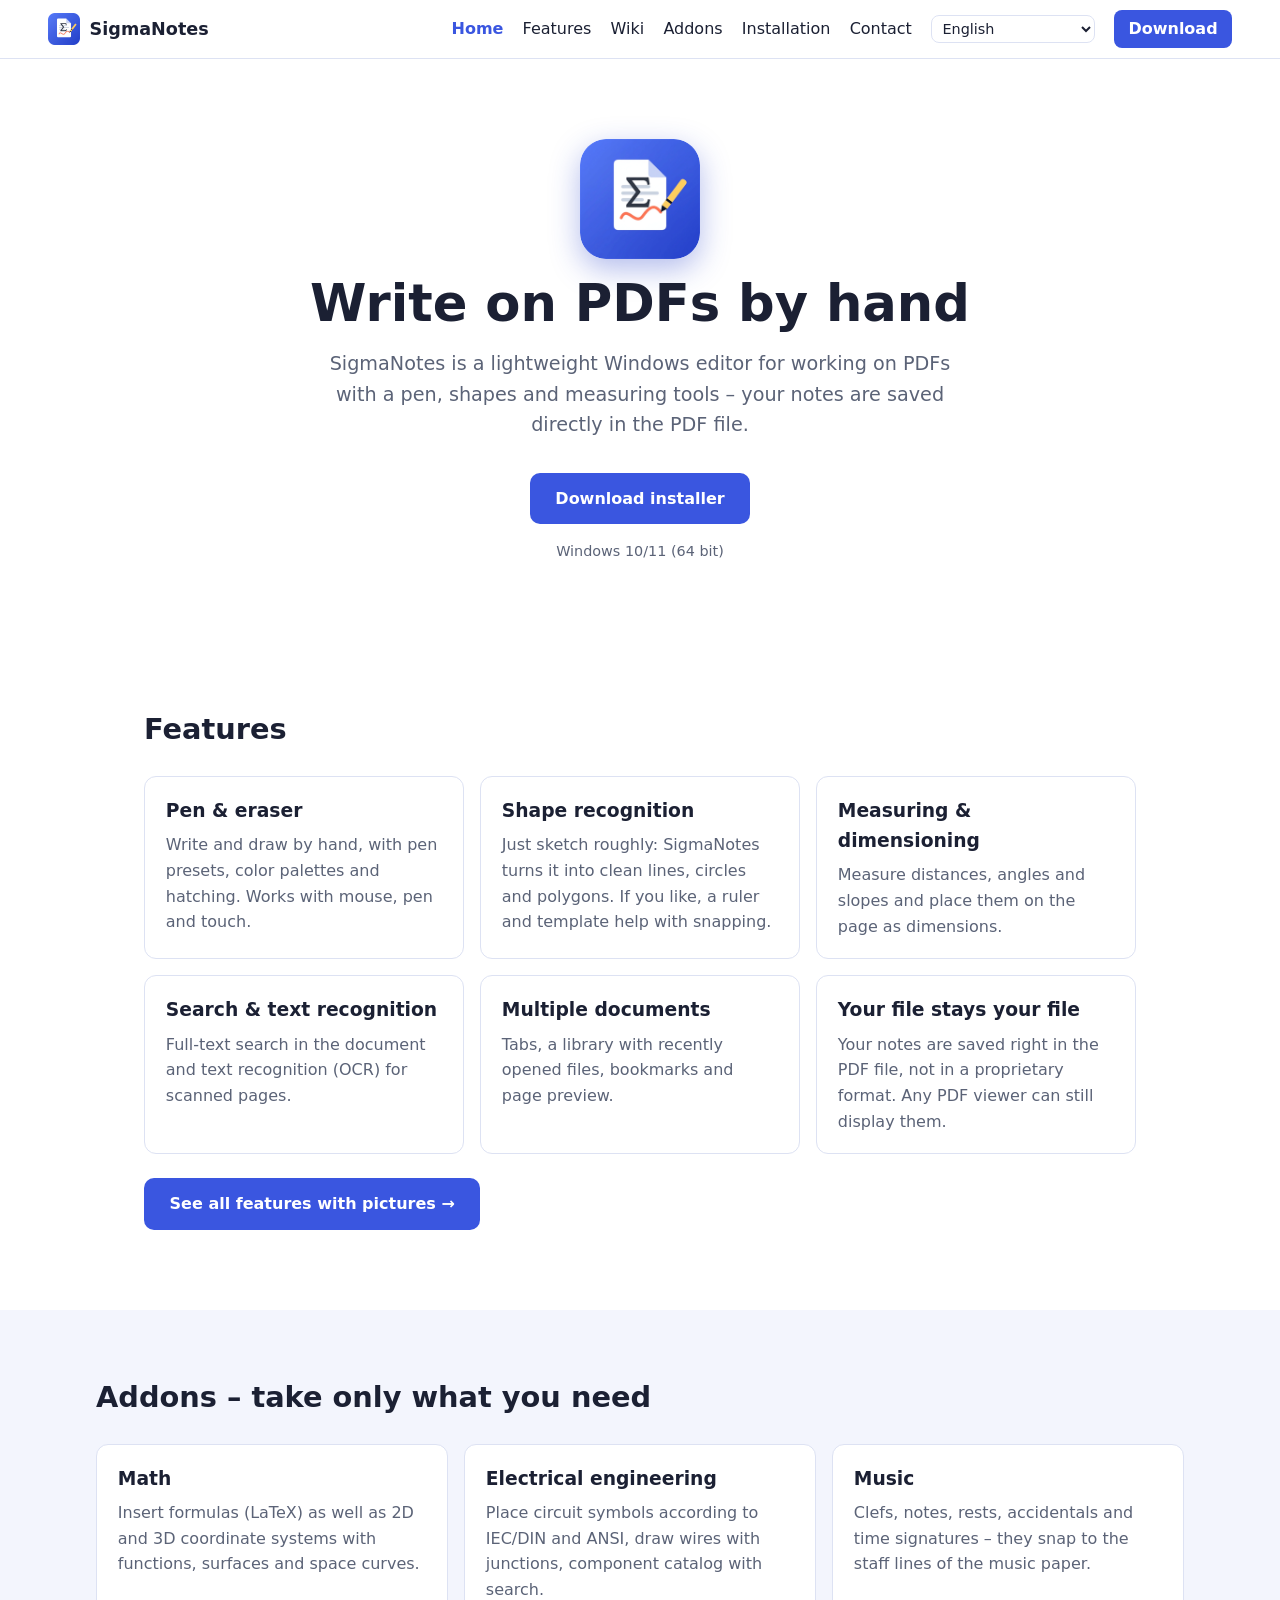
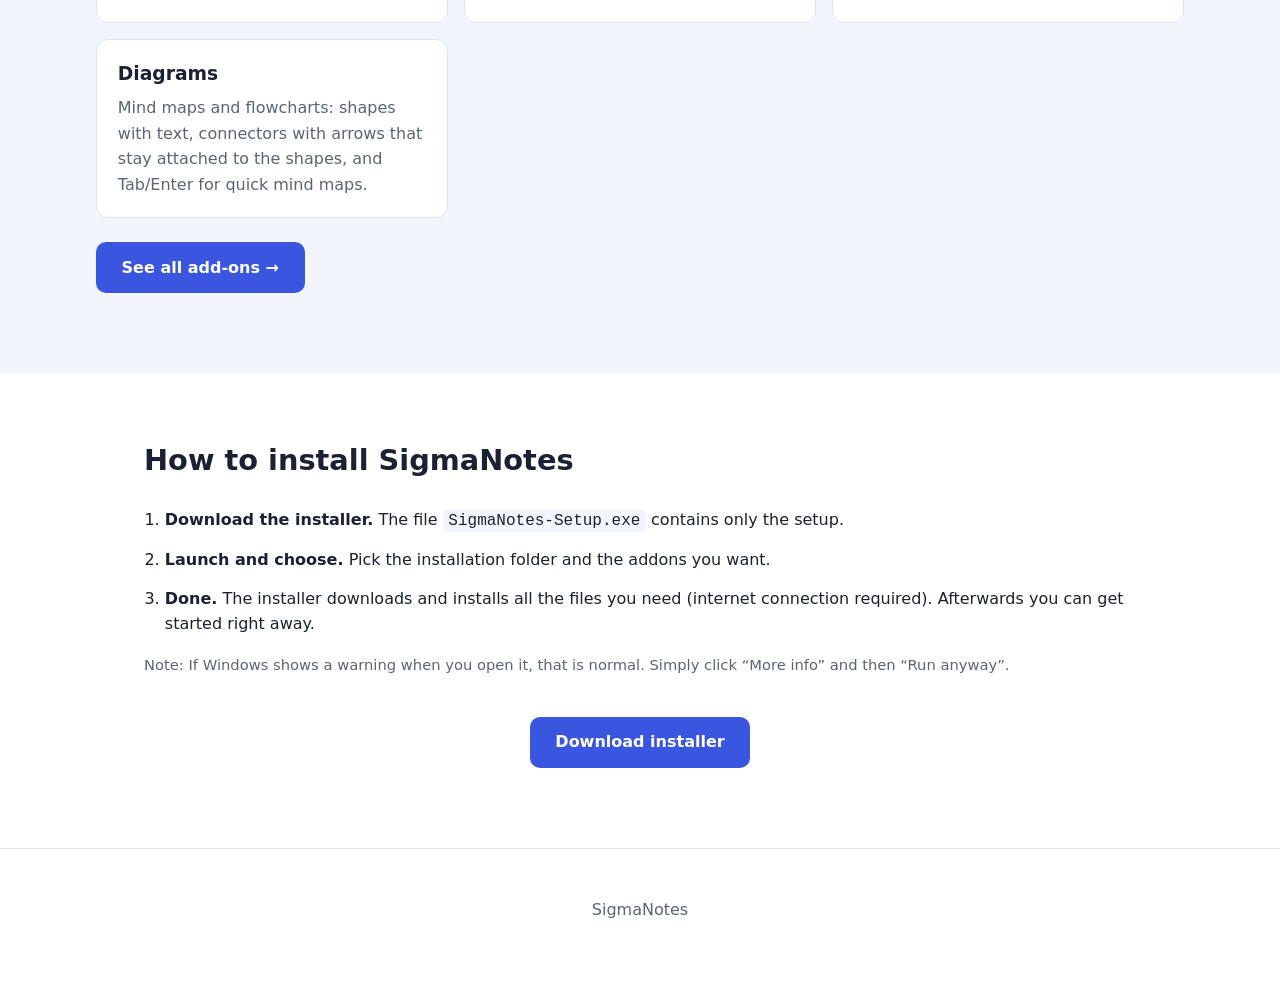
==== commit 1ef8802d: "Website aktualisiert" ====
--- a/site/index.html
+++ b/site/index.html
@@ -15,6 +15,7 @@
   <header class="nav">
     <a class="brand" href="#top"><img src="assets/logo.svg" alt="" width="32" height="32"> SigmaNotes</a>
     <nav>
+      <a href="index.html" aria-current="page" class="active" data-i>Start</a>
       <a href="funktionen.html" data-i>Funktionen</a>
       <a href="wiki.html" data-i>Wiki</a>
       <a href="addons.html" data-i>Addons</a>
